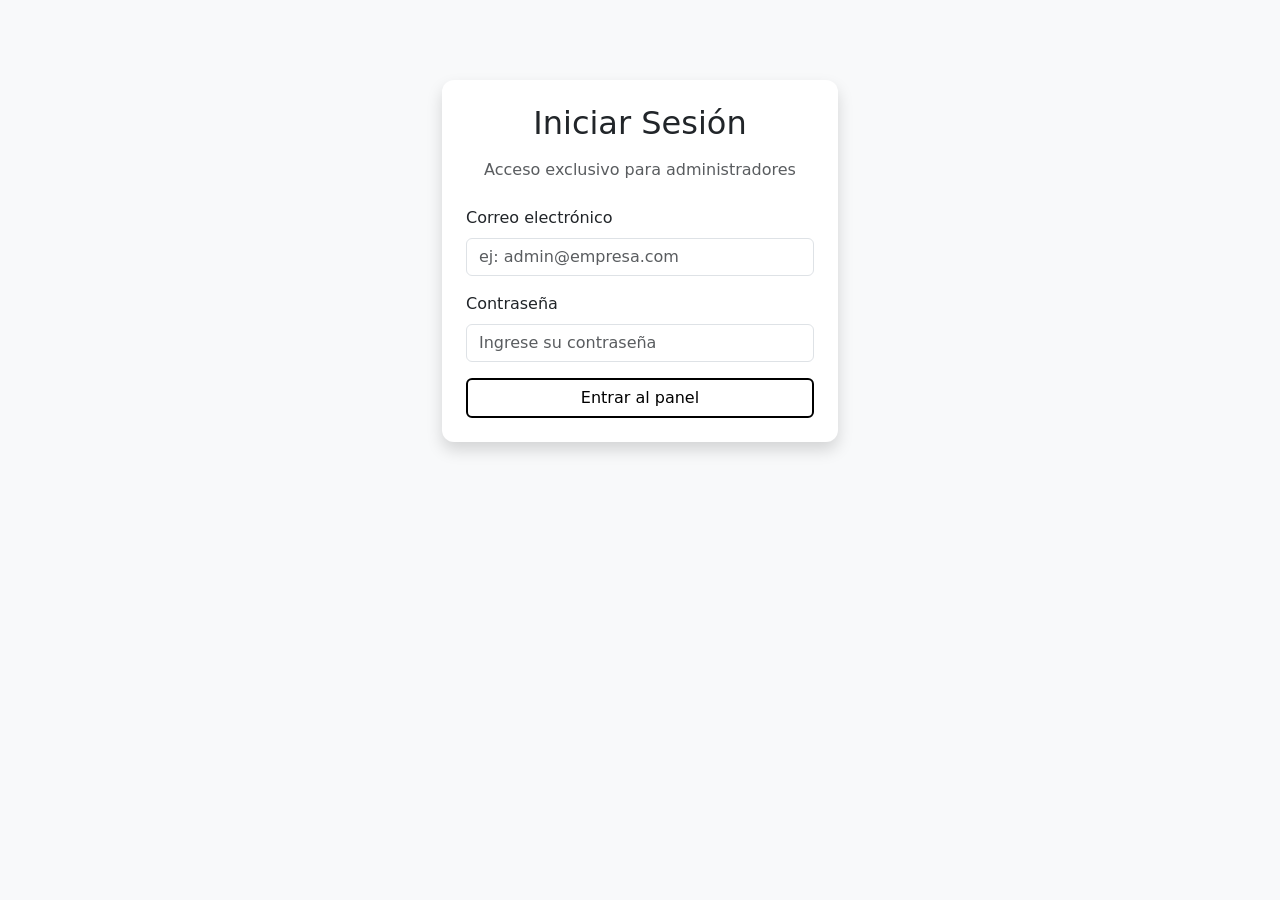
==== index.html @ d4c3332e "primer avance panel admin login" ====
<!DOCTYPE html>
<html lang="es">
<head>
    <meta charset="UTF-8">
    <meta name="viewport" content="width=device-width, initial-scale=1.0">
    <title>Login Admin</title>

    <link rel="stylesheet"
        href="https://cdn.jsdelivr.net/npm/bootstrap@5.3.3/dist/css/bootstrap.min.css">
        <style>
body {
    background-color: #393d42;
}

.card {
    border: none;
    border-radius: 12px;
}

.btn-outline-custom {
    border: 2px solid #000;
    background: transparent;
    color: #000;
    transition: all 0.2s ease;
}

.btn-outline-custom:hover {
    background: #000;
    color: #393d42;
}
</style>
</head>

<body class="bg-light">

<div class="container" style="max-width: 420px; margin-top: 80px;">

    <div class="card shadow">
        <div class="card-body p-4">

            <h2 class="text-center mb-3">Iniciar Sesión</h2>
            <p class="text-muted text-center mb-4">
                Acceso exclusivo para administradores
            </p>

            <!-- MENSAJE GENERAL -->
            <div id="divMensaje" class="d-none"></div>

            <form id="formLogin">

                <!-- EMAIL -->
                <div class="mb-3">
                    <label for="txtCorreo" class="form-label">
                        Correo electrónico
                    </label>

                    <input type="email"
                           class="form-control"
                           id="txtCorreo"
                           placeholder="ej: admin@empresa.com">

                    <span id="errorCorreo"
                          class="text-danger small d-none"></span>
                </div>

                <!-- PASSWORD -->
                <div class="mb-3">
                    <label for="txtPassword" class="form-label">
                        Contraseña
                    </label>

                    <input type="password"
                           class="form-control"
                           id="txtPassword"
                           placeholder="Ingrese su contraseña">

                    <span id="errorPassword"
                          class="text-danger small d-none"></span>
                </div>

                <!-- BOTON -->
                <div class="d-grid">
                    <button type="submit" class="btn btn-outline-custom w-100">
                        Entrar al panel
                    </button>
                </div>

            </form>

        </div>
    </div>

</div>

<script>
const form = document.getElementById("formLogin");
const correo = document.getElementById("txtCorreo");
const pass = document.getElementById("txtPassword");

const divMensaje = document.getElementById("divMensaje");

function mostrarError(id, msg) {
    const el = document.getElementById(id);
    if (msg) {
        el.textContent = msg;
        el.classList.remove("d-none");
    } else {
        el.textContent = "";
        el.classList.add("d-none");
    }
}

function mostrarMensaje(tipo, msg) {
    divMensaje.className = "alert alert-" + tipo;
    divMensaje.textContent = msg;
}

function validar() {
    let error = false;

    const email = correo.value.trim();
    const password = pass.value;

    // EMAIL
    if (email === "") {
        mostrarError("errorCorreo", "El correo es obligatorio");
        error = true;
    } else if (!email.includes("@")) {
        mostrarError("errorCorreo", "Correo inválido (falta @)");
        error = true;
    } else {
        mostrarError("errorCorreo", "");
    }

    // PASSWORD
    if (password === "") {
        mostrarError("errorPassword", "La contraseña es obligatoria");
        error = true;
    } else if (password.length < 6) {
        mostrarError("errorPassword", "Mínimo 6 caracteres");
        error = true;
    } else {
        mostrarError("errorPassword", "");
    }

    return !error;
}

form.addEventListener("submit", function(e) {
    e.preventDefault();

    if (validar()) {

        // LOGIN SIMULADO (luego API)
        mostrarMensaje("success", "Acceso correcto. Entrando al panel...");

        setTimeout(() => {
            window.location.href = "dashboard.html";
        }, 800);

    } else {
        mostrarMensaje("danger", "Corrige los errores del formulario");
    }
});
</script>

</body>
</html>
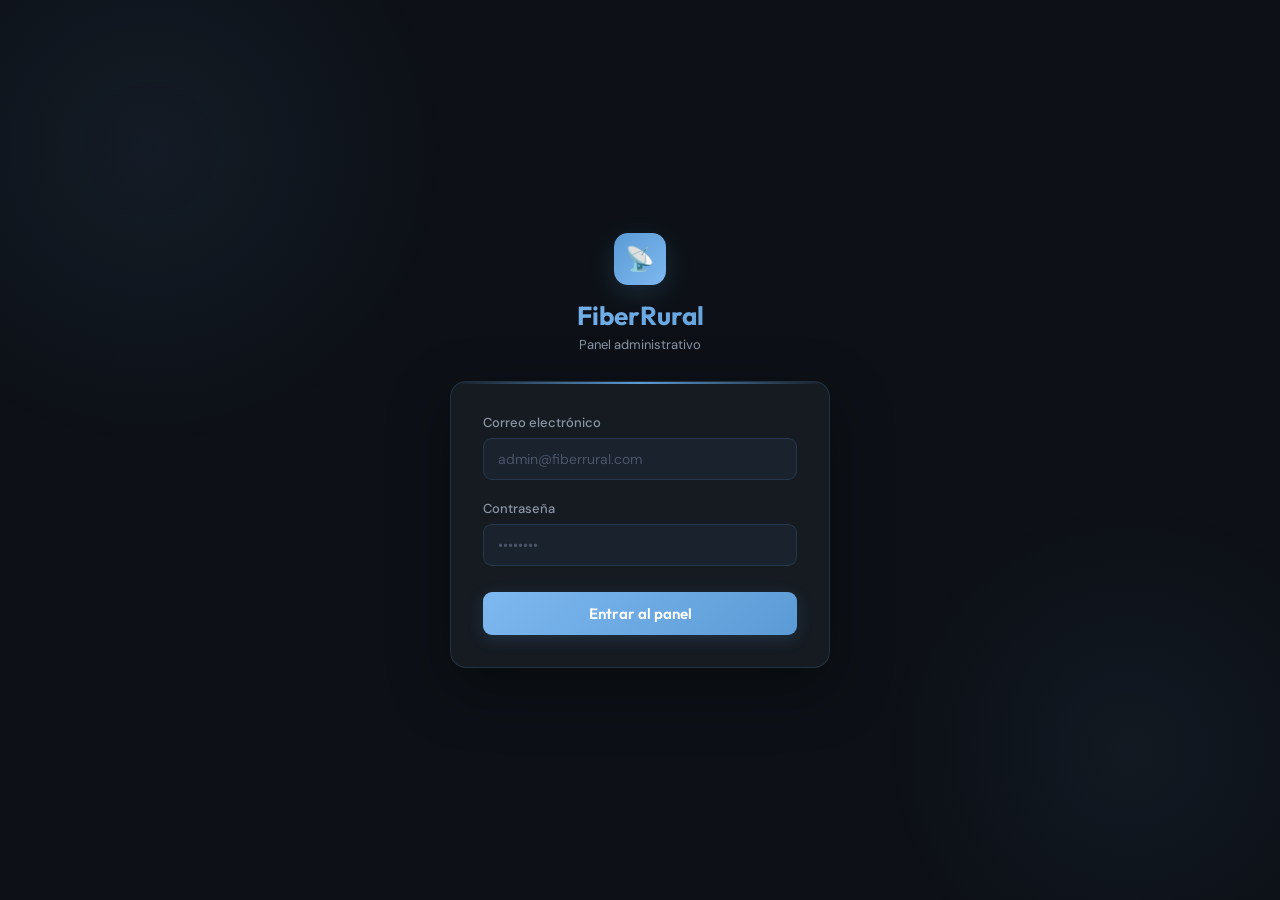
==== commit ea17d2b6: "Mejoras de Diseno" ====
--- a/index.html
+++ b/index.html
@@ -3,166 +3,278 @@
 <head>
     <meta charset="UTF-8">
     <meta name="viewport" content="width=device-width, initial-scale=1.0">
-    <title>Login Admin</title>
-
-    <link rel="stylesheet"
-        href="https://cdn.jsdelivr.net/npm/bootstrap@5.3.3/dist/css/bootstrap.min.css">
-        <style>
-body {
-    background-color: #393d42;
-}
-
-.card {
-    border: none;
-    border-radius: 12px;
-}
-
-.btn-outline-custom {
-    border: 2px solid #000;
-    background: transparent;
-    color: #000;
-    transition: all 0.2s ease;
-}
-
-.btn-outline-custom:hover {
-    background: #000;
-    color: #393d42;
-}
-</style>
+    <title>Login Admin — FiberRural</title>
+    <link href="https://fonts.googleapis.com/css2?family=Outfit:wght@400;600;700&family=DM+Sans:wght@400;500&display=swap" rel="stylesheet">
+    <style>
+        :root {
+            --blue:       #5B9BD5;
+            --blue-light: #7EB8F0;
+            --blue-glow:  rgba(91,155,213,0.18);
+            --bg:         #0D1117;
+            --bg-card:    #161B22;
+            --border:     rgba(91,155,213,0.18);
+            --text:       #E8EDF3;
+            --text-muted: #8B96A5;
+        }
+
+        *, *::before, *::after { box-sizing: border-box; margin: 0; padding: 0; }
+
+        body {
+            font-family: 'DM Sans', sans-serif;
+            background: var(--bg);
+            min-height: 100vh;
+            display: flex;
+            align-items: center;
+            justify-content: center;
+            position: relative;
+            overflow: hidden;
+        }
+
+        /* Fondo decorativo */
+        body::before {
+            content: '';
+            position: fixed;
+            width: 600px; height: 600px;
+            background: radial-gradient(circle, rgba(91,155,213,0.08) 0%, transparent 70%);
+            top: -150px; left: -150px;
+            pointer-events: none;
+        }
+        body::after {
+            content: '';
+            position: fixed;
+            width: 500px; height: 500px;
+            background: radial-gradient(circle, rgba(91,155,213,0.06) 0%, transparent 70%);
+            bottom: -100px; right: -100px;
+            pointer-events: none;
+        }
+
+        .login-wrap {
+            width: 100%;
+            max-width: 420px;
+            padding: 20px;
+            animation: fadeUp 0.5s ease both;
+        }
+
+        .brand {
+            text-align: center;
+            margin-bottom: 28px;
+        }
+
+        .brand-icon {
+            width: 52px; height: 52px;
+            background: linear-gradient(135deg, var(--blue), var(--blue-light));
+            border-radius: 14px;
+            display: inline-flex;
+            align-items: center;
+            justify-content: center;
+            font-size: 24px;
+            margin-bottom: 14px;
+            box-shadow: 0 8px 24px var(--blue-glow);
+        }
+
+        .brand h1 {
+            font-family: 'Outfit', sans-serif;
+            font-size: 26px;
+            font-weight: 700;
+            background: linear-gradient(135deg, var(--blue-light), var(--blue));
+            -webkit-background-clip: text;
+            -webkit-text-fill-color: transparent;
+            background-clip: text;
+        }
+
+        .brand p {
+            font-size: 13px;
+            color: var(--text-muted);
+            margin-top: 4px;
+        }
+
+        .card {
+            background: var(--bg-card);
+            border: 1px solid var(--border);
+            border-radius: 16px;
+            padding: 32px;
+            box-shadow: 0 20px 60px rgba(0,0,0,0.4);
+            position: relative;
+            overflow: hidden;
+        }
+
+        .card::before {
+            content: '';
+            position: absolute;
+            top: 0; left: 0; right: 0;
+            height: 2px;
+            background: linear-gradient(90deg, transparent, var(--blue), transparent);
+        }
+
+        .form-group { margin-bottom: 20px; }
+
+        label {
+            display: block;
+            font-size: 13px;
+            font-weight: 500;
+            color: var(--text-muted);
+            margin-bottom: 7px;
+        }
+
+        input {
+            width: 100%;
+            padding: 11px 14px;
+            background: rgba(91,155,213,0.06);
+            border: 1px solid var(--border);
+            border-radius: 9px;
+            color: var(--text);
+            font-size: 14px;
+            font-family: 'DM Sans', sans-serif;
+            outline: none;
+            transition: border-color 0.2s, box-shadow 0.2s;
+        }
+
+        input:focus {
+            border-color: var(--blue);
+            box-shadow: 0 0 0 3px rgba(91,155,213,0.12);
+        }
+
+        input::placeholder { color: #4a5568; }
+
+        .error-msg {
+            font-size: 12px;
+            color: #fc8181;
+            margin-top: 5px;
+            display: none;
+        }
+
+        .error-msg.visible { display: block; }
+
+        .alert {
+            padding: 11px 14px;
+            border-radius: 9px;
+            font-size: 13px;
+            margin-bottom: 18px;
+            display: none;
+        }
+
+        .alert.visible { display: block; }
+        .alert.success { background: rgba(0,204,68,0.1); color: #4ddd88; border: 1px solid rgba(0,204,68,0.2); }
+        .alert.danger  { background: rgba(252,129,129,0.1); color: #fc8181; border: 1px solid rgba(252,129,129,0.2); }
+
+        .btn {
+            width: 100%;
+            padding: 12px;
+            background: linear-gradient(135deg, var(--blue-light), var(--blue));
+            border: none;
+            border-radius: 9px;
+            color: #fff;
+            font-size: 15px;
+            font-weight: 600;
+            font-family: 'Outfit', sans-serif;
+            cursor: pointer;
+            transition: all 0.25s ease;
+            margin-top: 6px;
+            box-shadow: 0 4px 16px var(--blue-glow);
+        }
+
+        .btn:hover {
+            transform: translateY(-2px);
+            box-shadow: 0 8px 24px rgba(91,155,213,0.35);
+        }
+
+        .btn:active { transform: translateY(0); }
+
+        @keyframes fadeUp {
+            from { opacity: 0; transform: translateY(20px); }
+            to   { opacity: 1; transform: translateY(0); }
+        }
+    </style>
 </head>
-
-<body class="bg-light">
-
-<div class="container" style="max-width: 420px; margin-top: 80px;">
-
-    <div class="card shadow">
-        <div class="card-body p-4">
-
-            <h2 class="text-center mb-3">Iniciar Sesión</h2>
-            <p class="text-muted text-center mb-4">
-                Acceso exclusivo para administradores
-            </p>
-
-            <!-- MENSAJE GENERAL -->
-            <div id="divMensaje" class="d-none"></div>
-
-            <form id="formLogin">
-
-                <!-- EMAIL -->
-                <div class="mb-3">
-                    <label for="txtCorreo" class="form-label">
-                        Correo electrónico
-                    </label>
-
-                    <input type="email"
-                           class="form-control"
-                           id="txtCorreo"
-                           placeholder="ej: admin@empresa.com">
-
-                    <span id="errorCorreo"
-                          class="text-danger small d-none"></span>
-                </div>
-
-                <!-- PASSWORD -->
-                <div class="mb-3">
-                    <label for="txtPassword" class="form-label">
-                        Contraseña
-                    </label>
-
-                    <input type="password"
-                           class="form-control"
-                           id="txtPassword"
-                           placeholder="Ingrese su contraseña">
-
-                    <span id="errorPassword"
-                          class="text-danger small d-none"></span>
-                </div>
-
-                <!-- BOTON -->
-                <div class="d-grid">
-                    <button type="submit" class="btn btn-outline-custom w-100">
-                        Entrar al panel
-                    </button>
-                </div>
-
-            </form>
-
-        </div>
+<body>
+
+<div class="login-wrap">
+    <div class="brand">
+        <div class="brand-icon">📡</div>
+        <h1>FiberRural</h1>
+        <p>Panel administrativo</p>
     </div>
 
+    <div class="card">
+        <div id="divMensaje" class="alert"></div>
+
+        <form id="formLogin">
+            <div class="form-group">
+                <label for="txtCorreo">Correo electrónico</label>
+                <input type="email" id="txtCorreo" placeholder="admin@fiberrural.com">
+                <span id="errorCorreo" class="error-msg"></span>
+            </div>
+
+            <div class="form-group">
+                <label for="txtPassword">Contraseña</label>
+                <input type="password" id="txtPassword" placeholder="••••••••">
+                <span id="errorPassword" class="error-msg"></span>
+            </div>
+
+            <button type="submit" class="btn">Entrar al panel</button>
+        </form>
+    </div>
 </div>
 
 <script>
-const form = document.getElementById("formLogin");
-const correo = document.getElementById("txtCorreo");
-const pass = document.getElementById("txtPassword");
-
-const divMensaje = document.getElementById("divMensaje");
+const API = "http://192.168.0.111:8000";
+
+const form        = document.getElementById("formLogin");
+const correo      = document.getElementById("txtCorreo");
+const pass        = document.getElementById("txtPassword");
+const divMensaje  = document.getElementById("divMensaje");
 
 function mostrarError(id, msg) {
     const el = document.getElementById(id);
-    if (msg) {
-        el.textContent = msg;
-        el.classList.remove("d-none");
-    } else {
-        el.textContent = "";
-        el.classList.add("d-none");
-    }
+    el.textContent = msg;
+    el.className = msg ? "error-msg visible" : "error-msg";
 }
 
 function mostrarMensaje(tipo, msg) {
-    divMensaje.className = "alert alert-" + tipo;
     divMensaje.textContent = msg;
+    divMensaje.className = `alert visible ${tipo}`;
 }
 
 function validar() {
-    let error = false;
-
+    let ok = true;
     const email = correo.value.trim();
     const password = pass.value;
 
-    // EMAIL
-    if (email === "") {
-        mostrarError("errorCorreo", "El correo es obligatorio");
-        error = true;
-    } else if (!email.includes("@")) {
-        mostrarError("errorCorreo", "Correo inválido (falta @)");
-        error = true;
-    } else {
-        mostrarError("errorCorreo", "");
-    }
-
-    // PASSWORD
-    if (password === "") {
-        mostrarError("errorPassword", "La contraseña es obligatoria");
-        error = true;
-    } else if (password.length < 6) {
-        mostrarError("errorPassword", "Mínimo 6 caracteres");
-        error = true;
-    } else {
-        mostrarError("errorPassword", "");
-    }
-
-    return !error;
+    if (!email) { mostrarError("errorCorreo", "El correo es obligatorio"); ok = false; }
+    else if (!email.includes("@")) { mostrarError("errorCorreo", "Correo inválido"); ok = false; }
+    else mostrarError("errorCorreo", "");
+
+    if (!password) { mostrarError("errorPassword", "La contraseña es obligatoria"); ok = false; }
+    else if (password.length < 6) { mostrarError("errorPassword", "Mínimo 6 caracteres"); ok = false; }
+    else mostrarError("errorPassword", "");
+
+    return ok;
 }
 
-form.addEventListener("submit", function(e) {
+form.addEventListener("submit", async function(e) {
     e.preventDefault();
-
-    if (validar()) {
-
-        // LOGIN SIMULADO (luego API)
-        mostrarMensaje("success", "Acceso correcto. Entrando al panel...");
-
-        setTimeout(() => {
-            window.location.href = "dashboard.html";
-        }, 800);
-
-    } else {
-        mostrarMensaje("danger", "Corrige los errores del formulario");
+    if (!validar()) { mostrarMensaje("danger", "Corrige los errores del formulario"); return; }
+
+    try {
+        const response = await fetch(`${API}/admin/login`, {
+            method: "POST",
+            headers: { "Content-Type": "application/json" },
+            body: JSON.stringify({ email: correo.value.trim(), password: pass.value })
+        });
+
+        if (response.ok) {
+            const data = await response.json();
+            sessionStorage.setItem("adminEmail", data.email);
+            mostrarMensaje("success", "Acceso correcto. Entrando al panel...");
+            setTimeout(() => { window.location.href = "dashboard.html"; }, 800);
+        } else {
+            const err = await response.json();
+            mostrarMensaje("danger", err.detail || "Credenciales incorrectas");
+        }
+    } catch (e) {
+        mostrarMensaje("danger", "Error de conexión con el servidor");
     }
 });
 </script>
-
 </body>
 </html>
